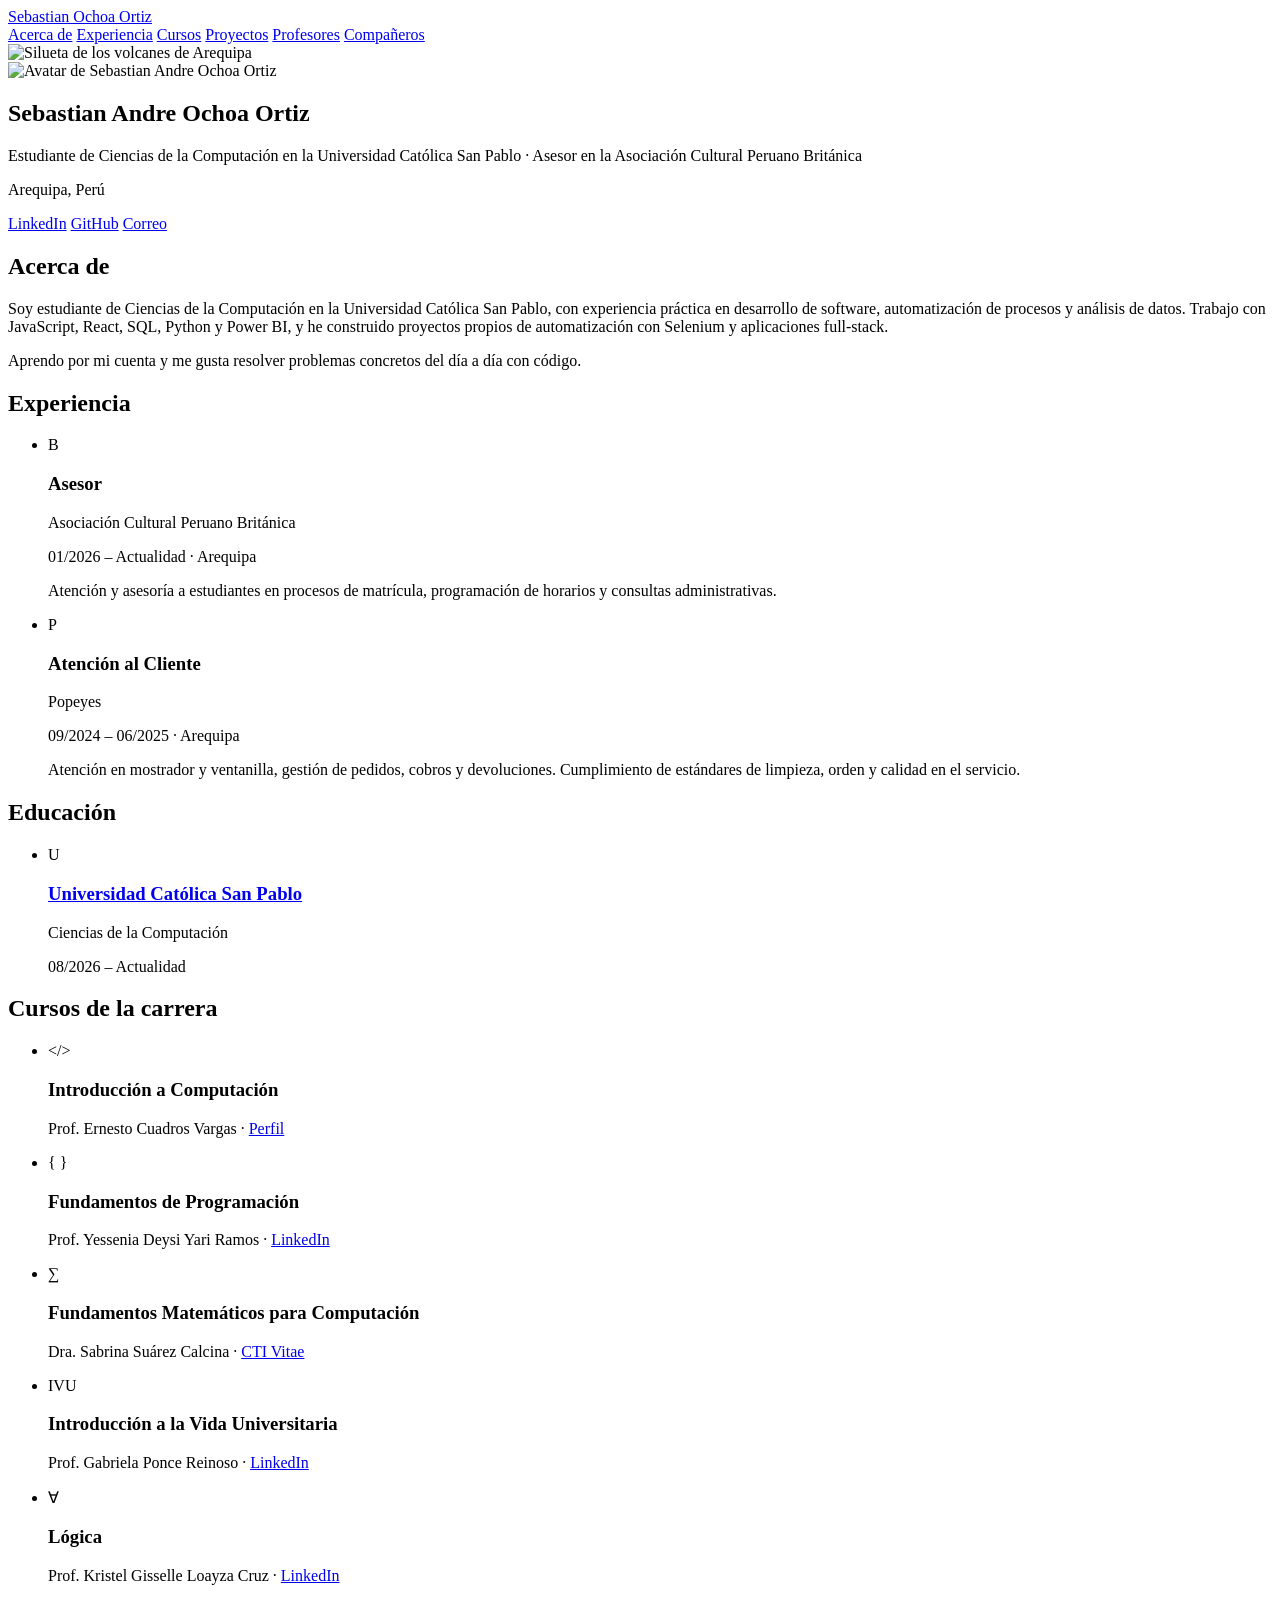
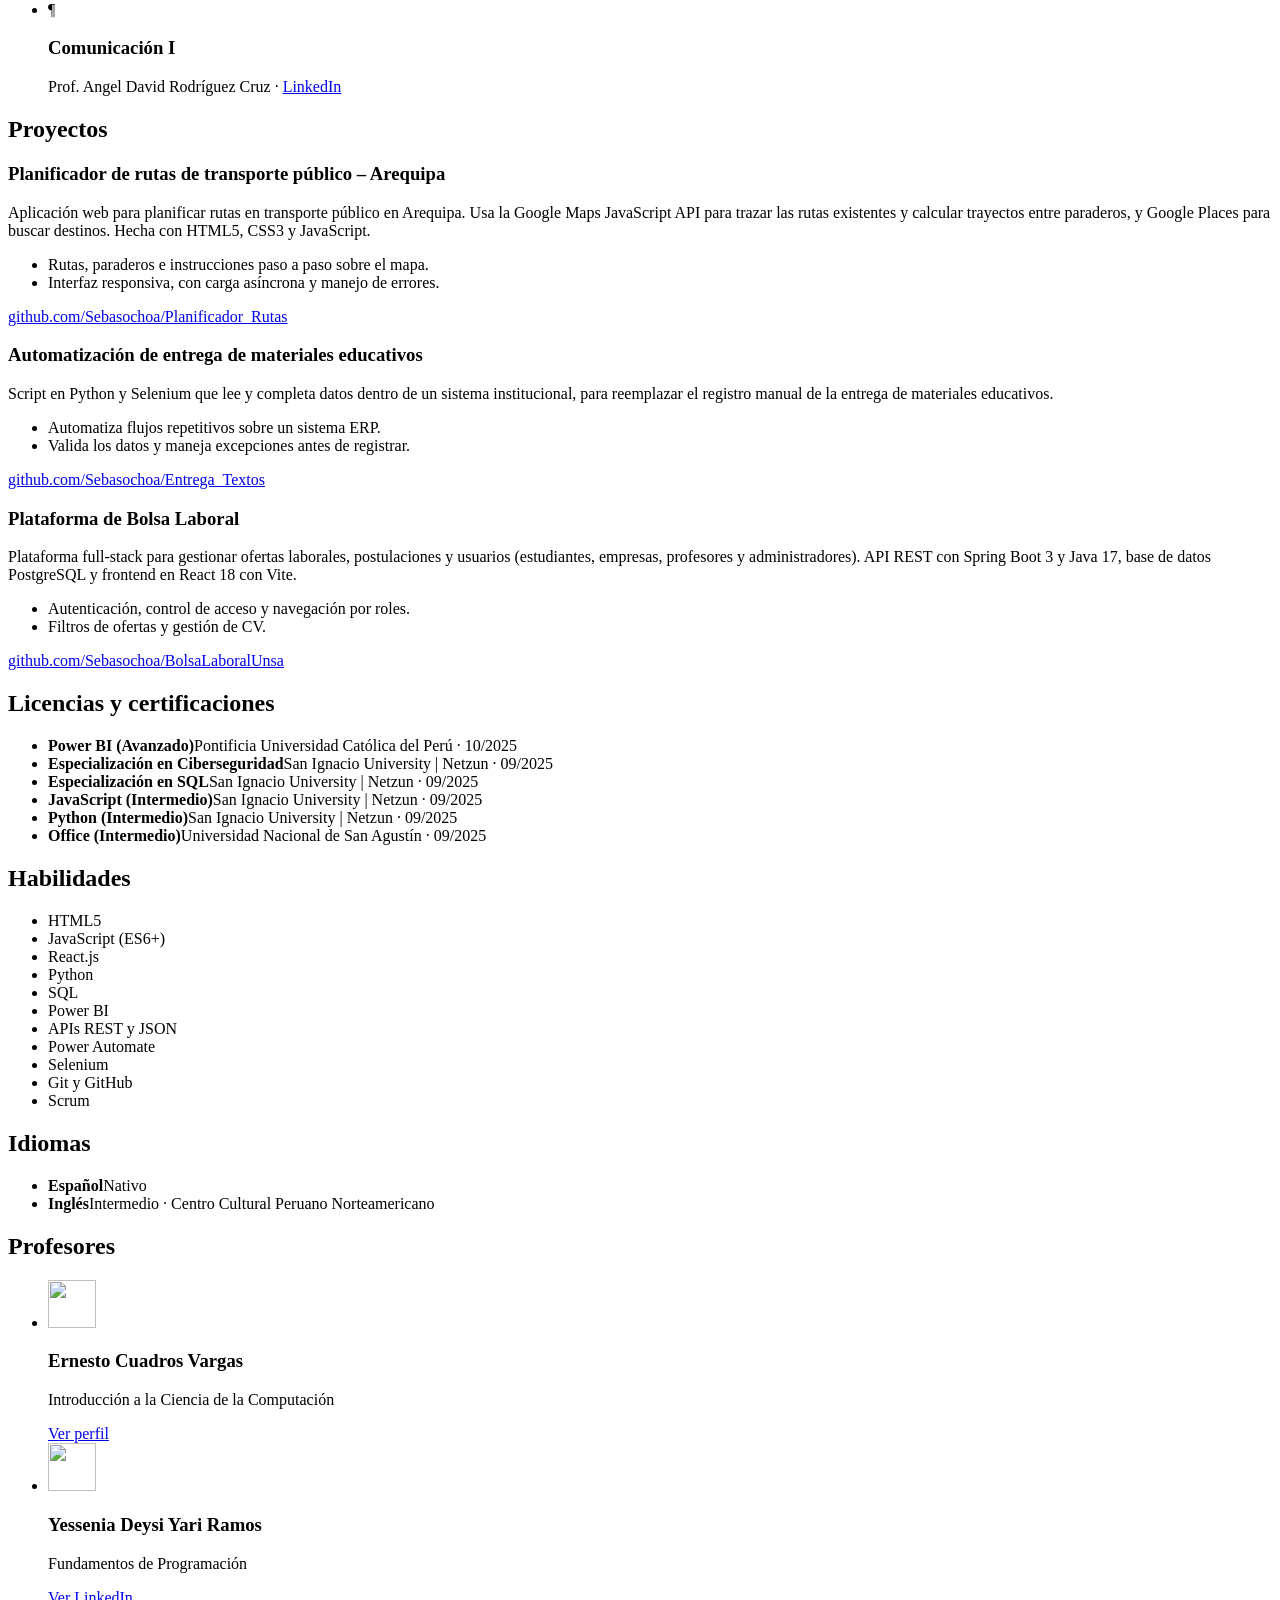
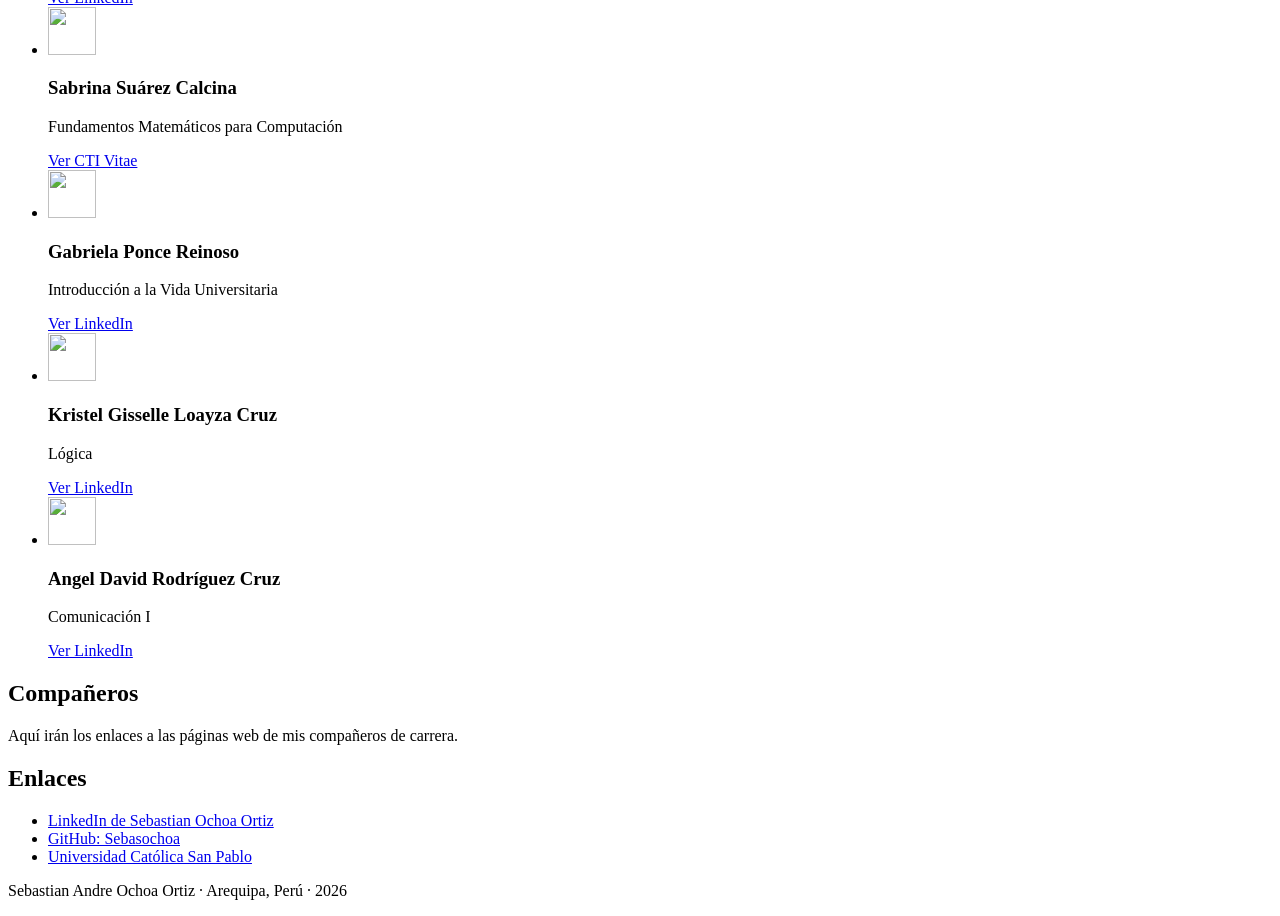
==== index.html @ 718ce6c7 "feat: agregar perfil con CV, cursos y profesores" ====
<!DOCTYPE html>
<html lang="es">
<head>
  <meta charset="UTF-8">
  <meta name="viewport" content="width=device-width, initial-scale=1">
  <meta name="theme-color" content="#000000">
  <title>Sebastian Andre Ochoa Ortiz | Estudiante de Ciencias de la Computación</title>
  <meta name="description" content="Sebastian Andre Ochoa Ortiz, estudiante de Ciencias de la Computación en la Universidad Católica San Pablo (Arequipa, Perú). Currículum, proyectos, cursos y profesores.">
  <meta name="author" content="Sebastian Andre Ochoa Ortiz">
  <link rel="canonical" href="https://sebasochoa.github.io/">

  <meta property="og:type" content="profile">
  <meta property="og:title" content="Sebastian Andre Ochoa Ortiz">
  <meta property="og:description" content="Estudiante de Ciencias de la Computación en la Universidad Católica San Pablo. Currículum, proyectos, cursos y profesores.">
  <meta property="og:url" content="https://sebasochoa.github.io/">
  <meta property="og:locale" content="es_PE">

  <link rel="icon" href="assets/favicon.svg" type="image/svg+xml">
  <link rel="stylesheet" href="css/styles.css">

  <script type="application/ld+json">
  {
    "@context": "https://schema.org",
    "@type": "Person",
    "name": "Sebastian Andre Ochoa Ortiz",
    "alternateName": ["Sebastian Ochoa Ortiz", "Sebastian Ochoa"],
    "url": "https://sebasochoa.github.io/",
    "jobTitle": "Estudiante de Ciencias de la Computación",
    "address": {
      "@type": "PostalAddress",
      "addressLocality": "Arequipa",
      "addressCountry": "PE"
    },
    "alumniOf": {
      "@type": "CollegeOrUniversity",
      "name": "Universidad Católica San Pablo",
      "url": "https://ucsp.edu.pe/"
    },
    "worksFor": {
      "@type": "Organization",
      "name": "Asociación Cultural Peruano Británica"
    },
    "sameAs": [
      "https://www.linkedin.com/in/sebastian-ochoa-ortiz-272197367",
      "https://github.com/Sebasochoa"
    ]
  }
  </script>
</head>
<body>
  <header class="topbar">
    <div class="topbar-inner">
      <a class="brand" href="#inicio">Sebastian Ochoa Ortiz</a>
      <nav aria-label="Secciones">
        <a href="#acerca">Acerca de</a>
        <a href="#experiencia">Experiencia</a>
        <a href="#cursos">Cursos</a>
        <a href="#proyectos">Proyectos</a>
        <a href="#profesores">Profesores</a>
        <a href="#companeros">Compañeros</a>
      </nav>
    </div>
  </header>

  <div class="page" id="inicio">
    <main>
      <section class="card profile">
        <img class="banner" src="assets/banner.svg" alt="Silueta de los volcanes de Arequipa">
        <div class="profile-body">
          <img class="avatar" src="assets/avatar.svg" alt="Avatar de Sebastian Andre Ochoa Ortiz" width="152" height="152">
          <h1>Sebastian Andre Ochoa Ortiz</h1>
          <p class="headline">Estudiante de Ciencias de la Computación en la Universidad Católica San Pablo · Asesor en la Asociación Cultural Peruano Británica</p>
          <p class="meta">Arequipa, Perú</p>
          <div class="actions">
            <a class="btn btn-primary" href="https://www.linkedin.com/in/sebastian-ochoa-ortiz-272197367" target="_blank" rel="noopener">LinkedIn</a>
            <a class="btn" href="https://github.com/Sebasochoa" target="_blank" rel="noopener">GitHub</a>
            <a class="btn" href="mailto:sebasochoaortiz2017@gmail.com">Correo</a>
          </div>
        </div>
      </section>

      <section class="card" id="acerca">
        <h2>Acerca de</h2>
        <p>Soy estudiante de Ciencias de la Computación en la Universidad Católica San Pablo, con experiencia práctica en desarrollo de software, automatización de procesos y análisis de datos. Trabajo con JavaScript, React, SQL, Python y Power BI, y he construido proyectos propios de automatización con Selenium y aplicaciones full-stack.</p>
        <p>Aprendo por mi cuenta y me gusta resolver problemas concretos del día a día con código.</p>
      </section>

      <section class="card" id="experiencia">
        <h2>Experiencia</h2>
        <ul class="timeline">
          <li>
            <span class="logo" aria-hidden="true">B</span>
            <div>
              <h3>Asesor</h3>
              <p class="org">Asociación Cultural Peruano Británica</p>
              <p class="dates">01/2026 – Actualidad · Arequipa</p>
              <p>Atención y asesoría a estudiantes en procesos de matrícula, programación de horarios y consultas administrativas.</p>
            </div>
          </li>
          <li>
            <span class="logo" aria-hidden="true">P</span>
            <div>
              <h3>Atención al Cliente</h3>
              <p class="org">Popeyes</p>
              <p class="dates">09/2024 – 06/2025 · Arequipa</p>
              <p>Atención en mostrador y ventanilla, gestión de pedidos, cobros y devoluciones. Cumplimiento de estándares de limpieza, orden y calidad en el servicio.</p>
            </div>
          </li>
        </ul>
      </section>

      <section class="card" id="educacion">
        <h2>Educación</h2>
        <ul class="timeline">
          <li>
            <span class="logo" aria-hidden="true">U</span>
            <div>
              <h3><a href="https://ucsp.edu.pe/" target="_blank" rel="noopener">Universidad Católica San Pablo</a></h3>
              <p class="org">Ciencias de la Computación</p>
              <p class="dates">08/2026 – Actualidad</p>
            </div>
          </li>
        </ul>
      </section>

      <section class="card" id="cursos">
        <h2>Cursos de la carrera</h2>
        <ul class="timeline courses">
          <li>
            <span class="logo" aria-hidden="true">&lt;/&gt;</span>
            <div>
              <h3>Introducción a Computación</h3>
              <p class="org">Prof. Ernesto Cuadros Vargas · <a href="https://socios.spc.org.pe/ecuadros/" target="_blank" rel="noopener">Perfil</a></p>
            </div>
          </li>
          <li>
            <span class="logo" aria-hidden="true">{ }</span>
            <div>
              <h3>Fundamentos de Programación</h3>
              <p class="org">Prof. Yessenia Deysi Yari Ramos · <a href="https://www.linkedin.com/in/yessenia-yari-b4778139/" target="_blank" rel="noopener">LinkedIn</a></p>
            </div>
          </li>
          <li>
            <span class="logo" aria-hidden="true">∑</span>
            <div>
              <h3>Fundamentos Matemáticos para Computación</h3>
              <p class="org">Dra. Sabrina Suárez Calcina · <a href="https://ctivitae.concytec.gob.pe/appDirectorioCTI/VerDatosInvestigador.do?id_investigador=17414" target="_blank" rel="noopener">CTI Vitae</a></p>
            </div>
          </li>
          <li>
            <span class="logo" aria-hidden="true">IVU</span>
            <div>
              <h3>Introducción a la Vida Universitaria</h3>
              <p class="org">Prof. Gabriela Ponce Reinoso · <a href="https://www.linkedin.com/in/gabriela-ponce-reinoso-885922127?originalSubdomain=pe" target="_blank" rel="noopener">LinkedIn</a></p>
            </div>
          </li>
          <li>
            <span class="logo" aria-hidden="true">∀</span>
            <div>
              <h3>Lógica</h3>
              <p class="org">Prof. Kristel Gisselle Loayza Cruz · <a href="https://www.linkedin.com/in/kristel-gisselle-loayza-cruz-abb3b039b/" target="_blank" rel="noopener">LinkedIn</a></p>
            </div>
          </li>
          <li>
            <span class="logo" aria-hidden="true">¶</span>
            <div>
              <h3>Comunicación I</h3>
              <p class="org">Prof. Angel David Rodríguez Cruz · <a href="https://www.linkedin.com/in/angel-rodriguez-cruz-58b78b85/" target="_blank" rel="noopener">LinkedIn</a></p>
            </div>
          </li>
        </ul>
      </section>

      <section class="card" id="proyectos">
        <h2>Proyectos</h2>
        <article class="project">
          <h3>Planificador de rutas de transporte público – Arequipa</h3>
          <p>Aplicación web para planificar rutas en transporte público en Arequipa. Usa la Google Maps JavaScript API para trazar las rutas existentes y calcular trayectos entre paraderos, y Google Places para buscar destinos. Hecha con HTML5, CSS3 y JavaScript.</p>
          <ul>
            <li>Rutas, paraderos e instrucciones paso a paso sobre el mapa.</li>
            <li>Interfaz responsiva, con carga asíncrona y manejo de errores.</li>
          </ul>
          <a href="https://github.com/Sebasochoa/Planificador_Rutas" target="_blank" rel="noopener">github.com/Sebasochoa/Planificador_Rutas</a>
        </article>
        <article class="project">
          <h3>Automatización de entrega de materiales educativos</h3>
          <p>Script en Python y Selenium que lee y completa datos dentro de un sistema institucional, para reemplazar el registro manual de la entrega de materiales educativos.</p>
          <ul>
            <li>Automatiza flujos repetitivos sobre un sistema ERP.</li>
            <li>Valida los datos y maneja excepciones antes de registrar.</li>
          </ul>
          <a href="https://github.com/Sebasochoa/Entrega_Textos" target="_blank" rel="noopener">github.com/Sebasochoa/Entrega_Textos</a>
        </article>
        <article class="project">
          <h3>Plataforma de Bolsa Laboral</h3>
          <p>Plataforma full-stack para gestionar ofertas laborales, postulaciones y usuarios (estudiantes, empresas, profesores y administradores). API REST con Spring Boot 3 y Java 17, base de datos PostgreSQL y frontend en React 18 con Vite.</p>
          <ul>
            <li>Autenticación, control de acceso y navegación por roles.</li>
            <li>Filtros de ofertas y gestión de CV.</li>
          </ul>
          <a href="https://github.com/Sebasochoa/BolsaLaboralUnsa" target="_blank" rel="noopener">github.com/Sebasochoa/BolsaLaboralUnsa</a>
        </article>
      </section>

      <section class="card" id="certificaciones">
        <h2>Licencias y certificaciones</h2>
        <ul class="plain-list">
          <li><strong>Power BI (Avanzado)</strong><span>Pontificia Universidad Católica del Perú · 10/2025</span></li>
          <li><strong>Especialización en Ciberseguridad</strong><span>San Ignacio University | Netzun · 09/2025</span></li>
          <li><strong>Especialización en SQL</strong><span>San Ignacio University | Netzun · 09/2025</span></li>
          <li><strong>JavaScript (Intermedio)</strong><span>San Ignacio University | Netzun · 09/2025</span></li>
          <li><strong>Python (Intermedio)</strong><span>San Ignacio University | Netzun · 09/2025</span></li>
          <li><strong>Office (Intermedio)</strong><span>Universidad Nacional de San Agustín · 09/2025</span></li>
        </ul>
      </section>

      <section class="card" id="habilidades">
        <h2>Habilidades</h2>
        <ul class="chips">
          <li>HTML5</li>
          <li>JavaScript (ES6+)</li>
          <li>React.js</li>
          <li>Python</li>
          <li>SQL</li>
          <li>Power BI</li>
          <li>APIs REST y JSON</li>
          <li>Power Automate</li>
          <li>Selenium</li>
          <li>Git y GitHub</li>
          <li>Scrum</li>
        </ul>
        <h2 class="subheading">Idiomas</h2>
        <ul class="plain-list">
          <li><strong>Español</strong><span>Nativo</span></li>
          <li><strong>Inglés</strong><span>Intermedio · Centro Cultural Peruano Norteamericano</span></li>
        </ul>
      </section>
    </main>

    <aside>
      <section class="card" id="profesores">
        <h2>Profesores</h2>
        <ul class="people">
          <li>
            <img src="assets/profesores/ernesto-cuadros.svg" alt="" width="48" height="48">
            <div>
              <h3>Ernesto Cuadros Vargas</h3>
              <p>Introducción a la Ciencia de la Computación</p>
              <a class="btn btn-small" href="https://socios.spc.org.pe/ecuadros/" target="_blank" rel="noopener">Ver perfil</a>
            </div>
          </li>
          <li>
            <img src="assets/profesores/yessenia-yari.svg" alt="" width="48" height="48">
            <div>
              <h3>Yessenia Deysi Yari Ramos</h3>
              <p>Fundamentos de Programación</p>
              <a class="btn btn-small" href="https://www.linkedin.com/in/yessenia-yari-b4778139/" target="_blank" rel="noopener">Ver LinkedIn</a>
            </div>
          </li>
          <li>
            <img src="assets/profesores/sabrina-suarez.svg" alt="" width="48" height="48">
            <div>
              <h3>Sabrina Suárez Calcina</h3>
              <p>Fundamentos Matemáticos para Computación</p>
              <a class="btn btn-small" href="https://ctivitae.concytec.gob.pe/appDirectorioCTI/VerDatosInvestigador.do?id_investigador=17414" target="_blank" rel="noopener">Ver CTI Vitae</a>
            </div>
          </li>
          <li>
            <img src="assets/profesores/gabriela-ponce.svg" alt="" width="48" height="48">
            <div>
              <h3>Gabriela Ponce Reinoso</h3>
              <p>Introducción a la Vida Universitaria</p>
              <a class="btn btn-small" href="https://www.linkedin.com/in/gabriela-ponce-reinoso-885922127?originalSubdomain=pe" target="_blank" rel="noopener">Ver LinkedIn</a>
            </div>
          </li>
          <li>
            <img src="assets/profesores/kristel-loayza.svg" alt="" width="48" height="48">
            <div>
              <h3>Kristel Gisselle Loayza Cruz</h3>
              <p>Lógica</p>
              <a class="btn btn-small" href="https://www.linkedin.com/in/kristel-gisselle-loayza-cruz-abb3b039b/" target="_blank" rel="noopener">Ver LinkedIn</a>
            </div>
          </li>
          <li>
            <img src="assets/profesores/angel-rodriguez.svg" alt="" width="48" height="48">
            <div>
              <h3>Angel David Rodríguez Cruz</h3>
              <p>Comunicación I</p>
              <a class="btn btn-small" href="https://www.linkedin.com/in/angel-rodriguez-cruz-58b78b85/" target="_blank" rel="noopener">Ver LinkedIn</a>
            </div>
          </li>
        </ul>
      </section>

      <section class="card" id="companeros">
        <h2>Compañeros</h2>
        <p class="empty">Aquí irán los enlaces a las páginas web de mis compañeros de carrera.</p>
        <ul class="people"></ul>
      </section>

      <section class="card">
        <h2>Enlaces</h2>
        <ul class="links">
          <li><a href="https://www.linkedin.com/in/sebastian-ochoa-ortiz-272197367" target="_blank" rel="noopener">LinkedIn de Sebastian Ochoa Ortiz</a></li>
          <li><a href="https://github.com/Sebasochoa" target="_blank" rel="noopener">GitHub: Sebasochoa</a></li>
          <li><a href="https://ucsp.edu.pe/" target="_blank" rel="noopener">Universidad Católica San Pablo</a></li>
        </ul>
      </section>
    </aside>
  </div>

  <footer class="footer">
    <p>Sebastian Andre Ochoa Ortiz · Arequipa, Perú · 2026</p>
  </footer>
</body>
</html>
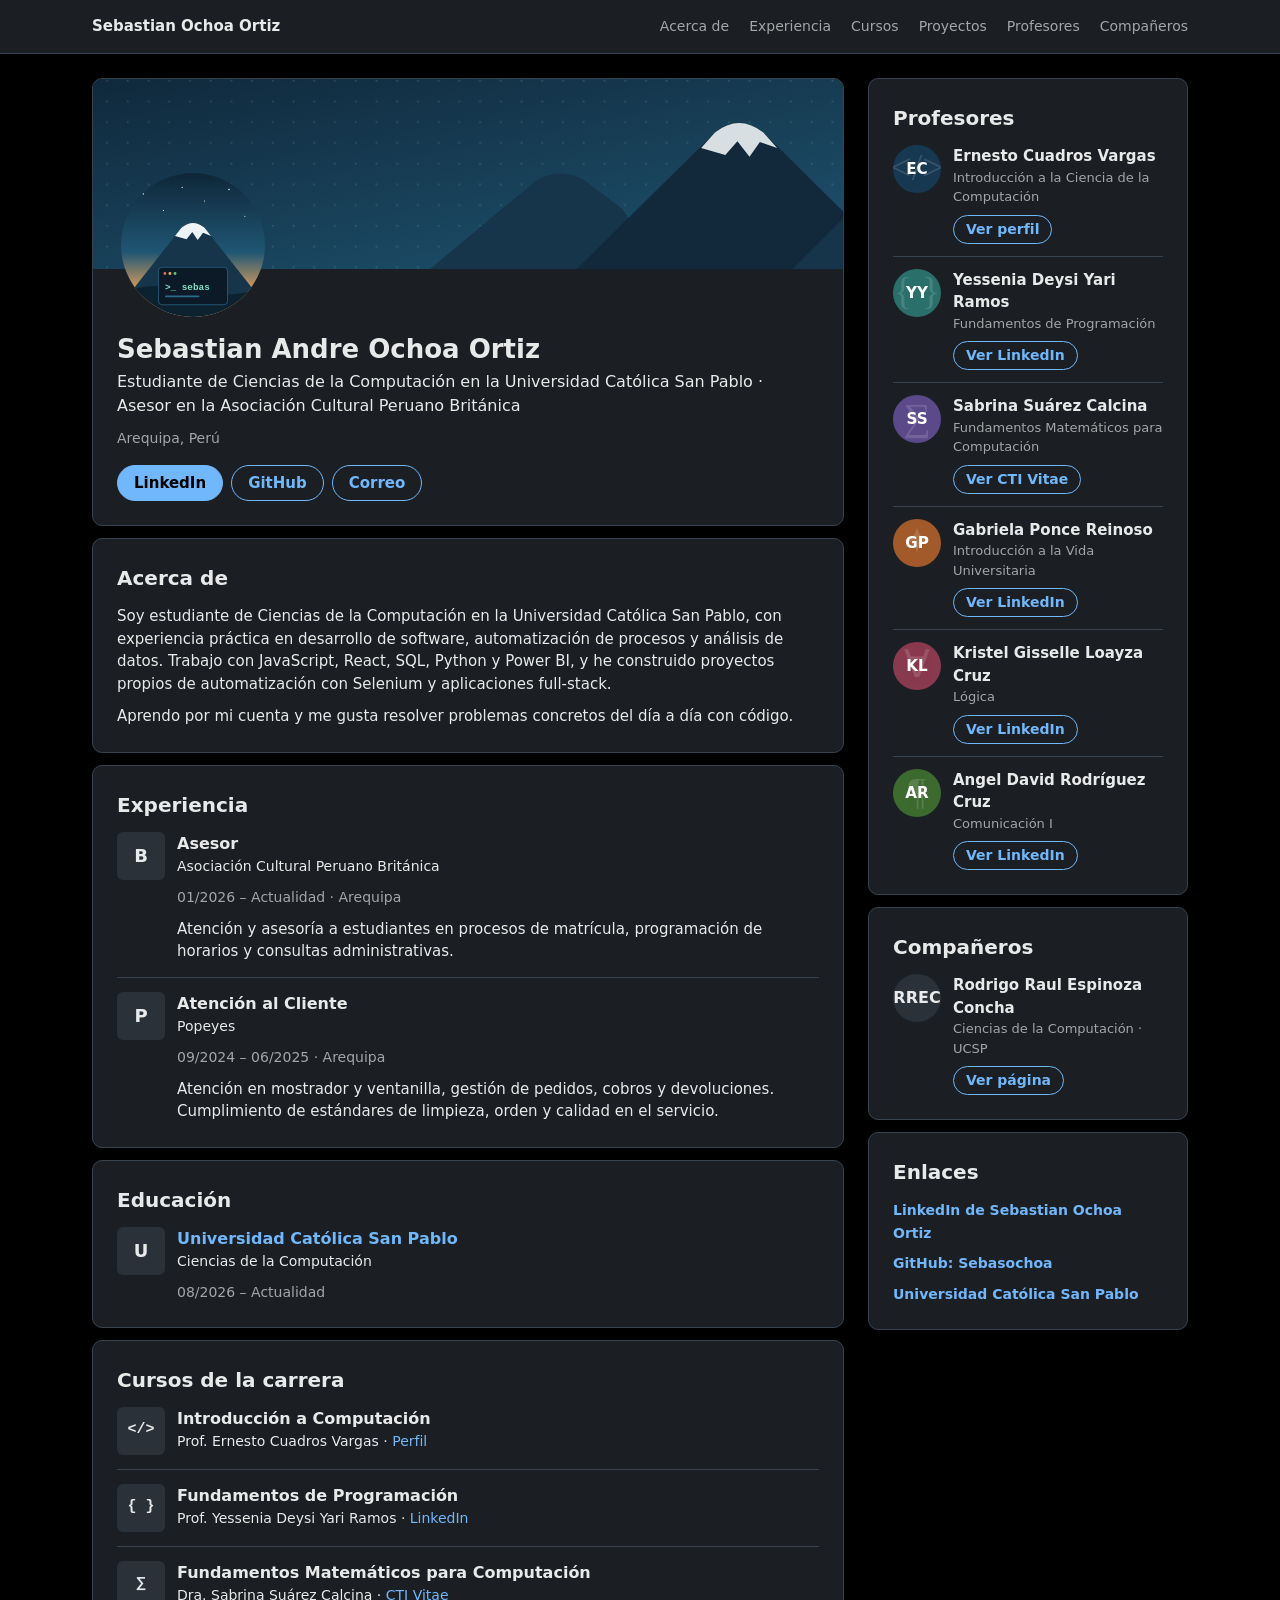
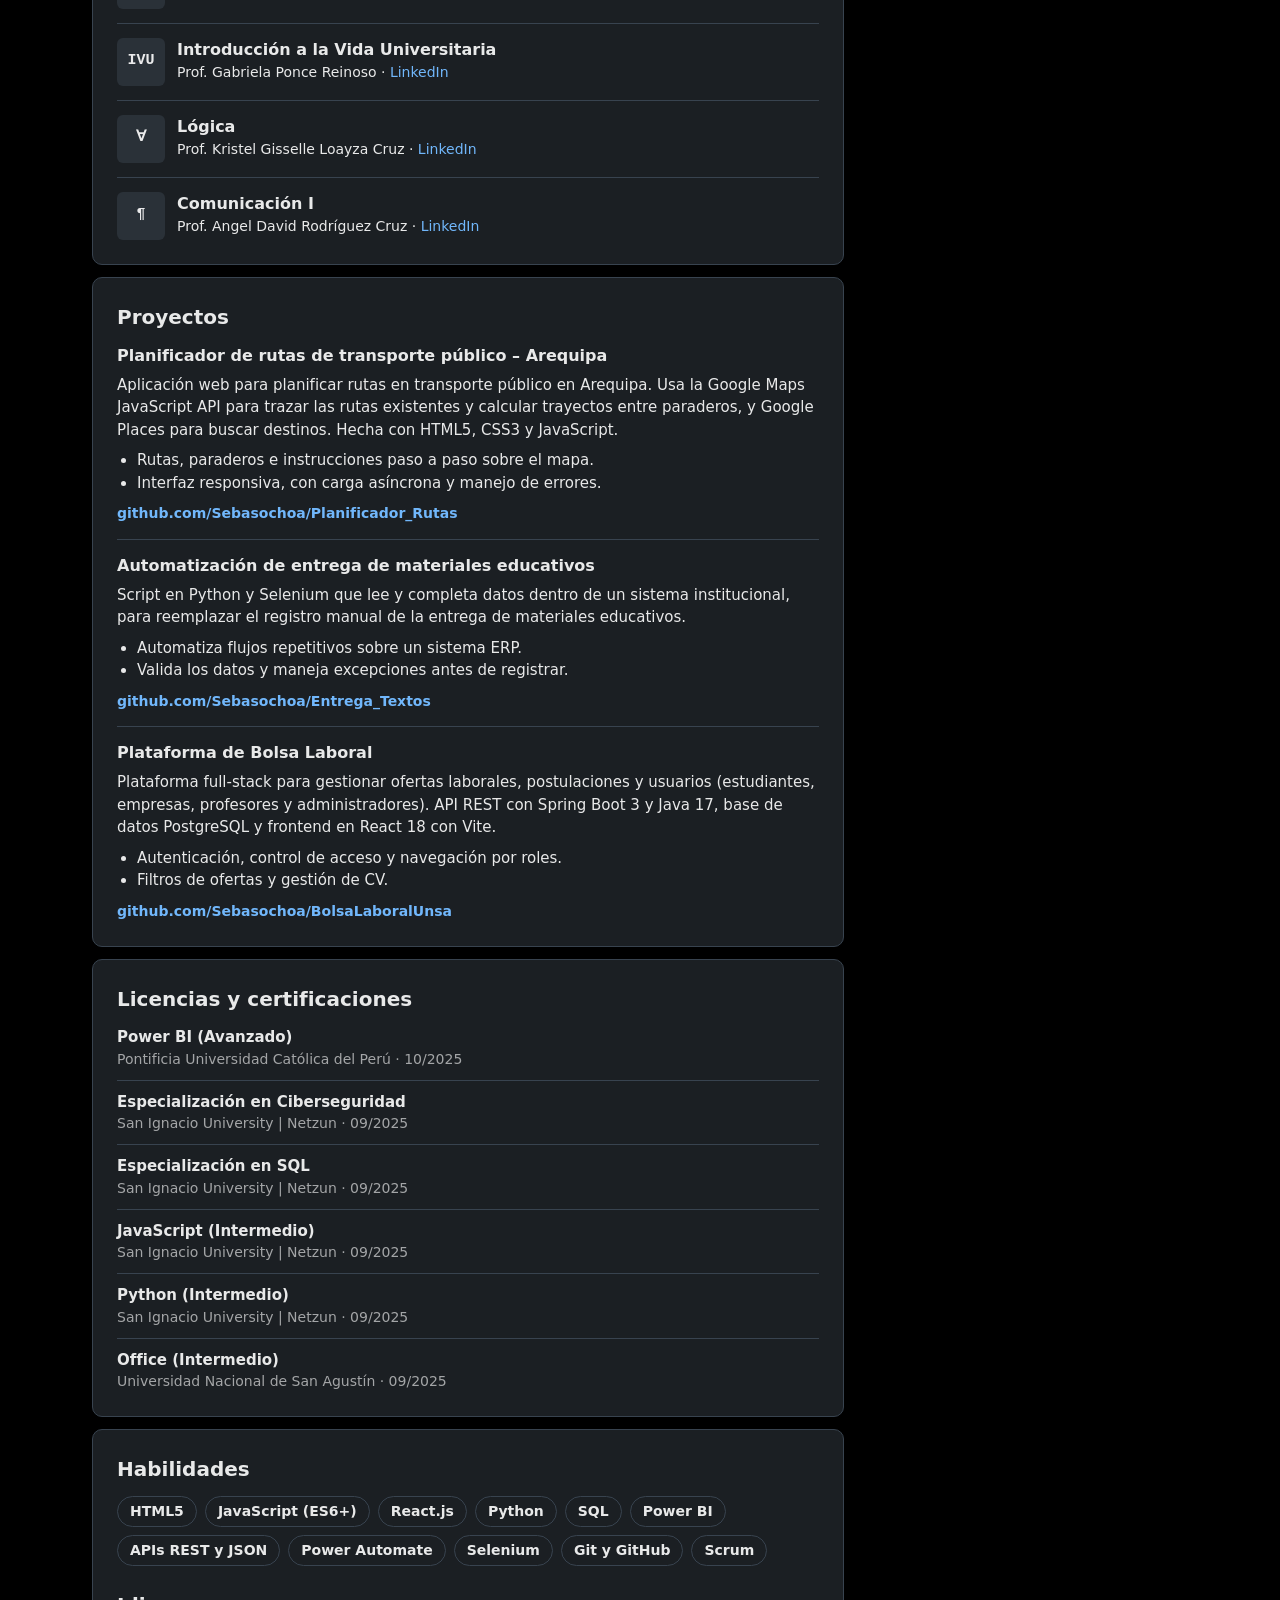
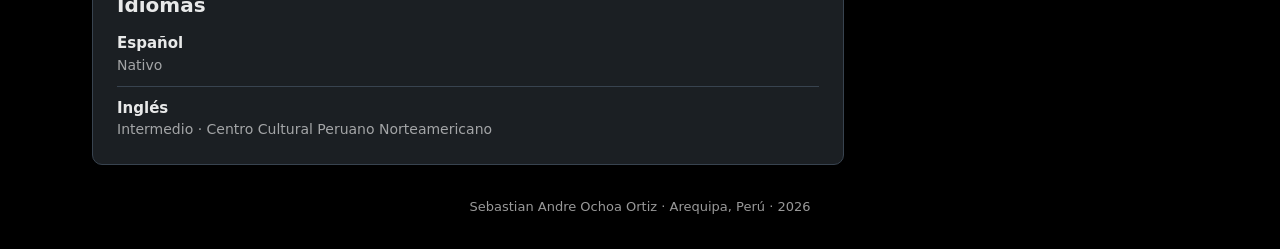
==== commit 6ec467cf: "feat: agregar enlace a la página de Rodrigo Espinoza y modificar estilos para las iniciales" ====
--- a/index.html
+++ b/index.html
@@ -294,8 +294,16 @@
 
       <section class="card" id="companeros">
         <h2>Compañeros</h2>
-        <p class="empty">Aquí irán los enlaces a las páginas web de mis compañeros de carrera.</p>
-        <ul class="people"></ul>
+        <ul class="people">
+          <li>
+            <span class="initials" aria-hidden="true">RREC</span>
+            <div>
+              <h3>Rodrigo Raul Espinoza Concha</h3>
+              <p>Ciencias de la Computación · UCSP</p>
+              <a class="btn btn-small" href="https://rreec-253.github.io/MyPage/" target="_blank" rel="noopener">Ver página</a>
+            </div>
+          </li>
+        </ul>
       </section>
 
       <section class="card">
--- a/css/styles.css
+++ b/css/styles.css
@@ -0,0 +1,432 @@
+:root {
+  --bg: #000000;
+  --card: #1b1f23;
+  --surface: #2a3138;
+  --border: #38434f;
+  --text: rgba(255, 255, 255, 0.9);
+  --muted: rgba(255, 255, 255, 0.6);
+  --accent: #71b7fb;
+  --accent-hover: #a8d4fc;
+  --radius: 10px;
+  color-scheme: dark;
+}
+
+* {
+  box-sizing: border-box;
+}
+
+html {
+  scroll-behavior: smooth;
+  /* Keeps anchored sections from hiding under the sticky top bar. */
+  scroll-padding-top: 72px;
+}
+
+body {
+  margin: 0;
+  background: var(--bg);
+  color: var(--text);
+  font-family: system-ui, -apple-system, "Segoe UI", Roboto, Arial, sans-serif;
+  font-size: 15px;
+  line-height: 1.5;
+}
+
+a {
+  color: var(--accent);
+  text-decoration: none;
+}
+
+a:hover {
+  text-decoration: underline;
+}
+
+h1,
+h2,
+h3,
+p,
+ul {
+  margin: 0;
+}
+
+ul {
+  padding: 0;
+  list-style: none;
+}
+
+.topbar {
+  position: sticky;
+  top: 0;
+  z-index: 10;
+  background: var(--card);
+  border-bottom: 1px solid var(--border);
+}
+
+.topbar-inner {
+  max-width: 1128px;
+  margin: 0 auto;
+  padding: 0 16px;
+  min-height: 52px;
+  display: flex;
+  align-items: center;
+  justify-content: space-between;
+  gap: 16px;
+}
+
+.brand {
+  color: var(--text);
+  font-weight: 700;
+  white-space: nowrap;
+}
+
+.topbar nav {
+  display: flex;
+  gap: 20px;
+  overflow-x: auto;
+}
+
+.topbar nav a {
+  color: var(--muted);
+  font-size: 14px;
+  white-space: nowrap;
+  padding: 16px 0;
+}
+
+.topbar nav a:hover {
+  color: var(--text);
+  text-decoration: none;
+}
+
+.page {
+  max-width: 1128px;
+  margin: 24px auto;
+  padding: 0 16px;
+  display: grid;
+  grid-template-columns: minmax(0, 1fr) 320px;
+  gap: 24px;
+  align-items: start;
+}
+
+main,
+aside {
+  display: grid;
+  gap: 12px;
+}
+
+.card {
+  background: var(--card);
+  border: 1px solid var(--border);
+  border-radius: var(--radius);
+  padding: 24px;
+}
+
+.card h2 {
+  font-size: 20px;
+  margin-bottom: 12px;
+}
+
+.card h3 {
+  font-size: 16px;
+}
+
+.card p + p {
+  margin-top: 10px;
+}
+
+.profile {
+  padding: 0;
+  overflow: hidden;
+}
+
+.banner {
+  display: block;
+  width: 100%;
+  height: 190px;
+  object-fit: cover;
+}
+
+.profile-body {
+  padding: 0 24px 24px;
+}
+
+.avatar {
+  display: block;
+  width: 152px;
+  height: 152px;
+  margin-top: -100px;
+  border-radius: 50%;
+  border: 4px solid var(--card);
+  background: var(--card);
+}
+
+.profile h1 {
+  margin-top: 12px;
+  font-size: 26px;
+  line-height: 1.25;
+}
+
+.headline {
+  margin-top: 4px;
+  font-size: 16px;
+}
+
+.meta {
+  margin-top: 6px;
+  color: var(--muted);
+  font-size: 14px;
+}
+
+.actions {
+  margin-top: 16px;
+  display: flex;
+  flex-wrap: wrap;
+  gap: 8px;
+}
+
+.btn {
+  display: inline-block;
+  padding: 6px 16px;
+  border: 1px solid var(--accent);
+  border-radius: 999px;
+  color: var(--accent);
+  font-weight: 600;
+  font-size: 15px;
+}
+
+.btn:hover {
+  background: rgba(113, 183, 251, 0.12);
+  text-decoration: none;
+}
+
+.btn-primary {
+  background: var(--accent);
+  color: #000000;
+}
+
+.btn-primary:hover {
+  background: var(--accent-hover);
+  border-color: var(--accent-hover);
+}
+
+.btn-small {
+  margin-top: 8px;
+  padding: 3px 12px;
+  font-size: 14px;
+}
+
+.timeline li {
+  display: flex;
+  gap: 12px;
+  padding: 14px 0;
+  border-bottom: 1px solid var(--border);
+}
+
+.timeline li:first-child {
+  padding-top: 0;
+}
+
+.timeline li:last-child {
+  padding-bottom: 0;
+  border-bottom: 0;
+}
+
+.logo {
+  flex: 0 0 48px;
+  height: 48px;
+  display: grid;
+  place-items: center;
+  background: var(--surface);
+  color: var(--text);
+  border-radius: 6px;
+  font-weight: 700;
+  font-size: 18px;
+}
+
+.courses .logo {
+  font-family: Consolas, "Courier New", monospace;
+  font-size: 15px;
+}
+
+.org {
+  font-size: 14px;
+}
+
+.dates {
+  color: var(--muted);
+  font-size: 14px;
+}
+
+.dates + p {
+  margin-top: 8px;
+}
+
+.project {
+  padding: 14px 0;
+  border-bottom: 1px solid var(--border);
+}
+
+.project:first-of-type {
+  padding-top: 0;
+}
+
+.project:last-of-type {
+  padding-bottom: 0;
+  border-bottom: 0;
+}
+
+.project p {
+  margin-top: 6px;
+}
+
+.project ul {
+  margin: 8px 0;
+  padding-left: 20px;
+  list-style: disc;
+}
+
+.project a {
+  font-size: 14px;
+  font-weight: 600;
+  overflow-wrap: anywhere;
+}
+
+.plain-list li {
+  padding: 10px 0;
+  border-bottom: 1px solid var(--border);
+}
+
+.plain-list li:first-child {
+  padding-top: 0;
+}
+
+.plain-list li:last-child {
+  padding-bottom: 0;
+  border-bottom: 0;
+}
+
+.plain-list span {
+  display: block;
+  color: var(--muted);
+  font-size: 14px;
+}
+
+.chips {
+  display: flex;
+  flex-wrap: wrap;
+  gap: 8px;
+}
+
+.chips li {
+  padding: 4px 12px;
+  border: 1px solid var(--border);
+  border-radius: 999px;
+  font-size: 14px;
+  font-weight: 600;
+}
+
+.card .subheading {
+  margin-top: 24px;
+}
+
+.people li {
+  display: flex;
+  gap: 12px;
+  padding: 12px 0;
+  border-bottom: 1px solid var(--border);
+}
+
+.people li:first-child {
+  padding-top: 0;
+}
+
+.people li:last-child {
+  padding-bottom: 0;
+  border-bottom: 0;
+}
+
+.people img {
+  flex: 0 0 48px;
+  width: 48px;
+  height: 48px;
+  border-radius: 50%;
+}
+
+.people .initials {
+  flex: 0 0 48px;
+  width: 48px;
+  height: 48px;
+  display: grid;
+  place-items: center;
+  border-radius: 50%;
+  background: var(--surface);
+  color: var(--text);
+  font-weight: 700;
+  font-size: 16px;
+}
+
+.people h3 {
+  font-size: 15px;
+}
+
+.people p {
+  color: var(--muted);
+  font-size: 13px;
+}
+
+.empty {
+  color: var(--muted);
+  font-size: 14px;
+}
+
+.links li + li {
+  margin-top: 8px;
+}
+
+.links a {
+  font-weight: 600;
+  font-size: 14px;
+}
+
+.footer {
+  padding: 8px 16px 32px;
+  text-align: center;
+  color: var(--muted);
+  font-size: 13px;
+}
+
+@media (max-width: 900px) {
+  .page {
+    grid-template-columns: minmax(0, 1fr);
+  }
+}
+
+@media (max-width: 600px) {
+  .page {
+    margin: 12px auto;
+    padding: 0 8px;
+  }
+
+  .card {
+    padding: 16px;
+  }
+
+  .profile {
+    padding: 0;
+  }
+
+  .profile-body {
+    padding: 0 16px 16px;
+  }
+
+  .banner {
+    height: 120px;
+  }
+
+  .avatar {
+    width: 112px;
+    height: 112px;
+    margin-top: -64px;
+  }
+
+  .brand {
+    display: none;
+  }
+}
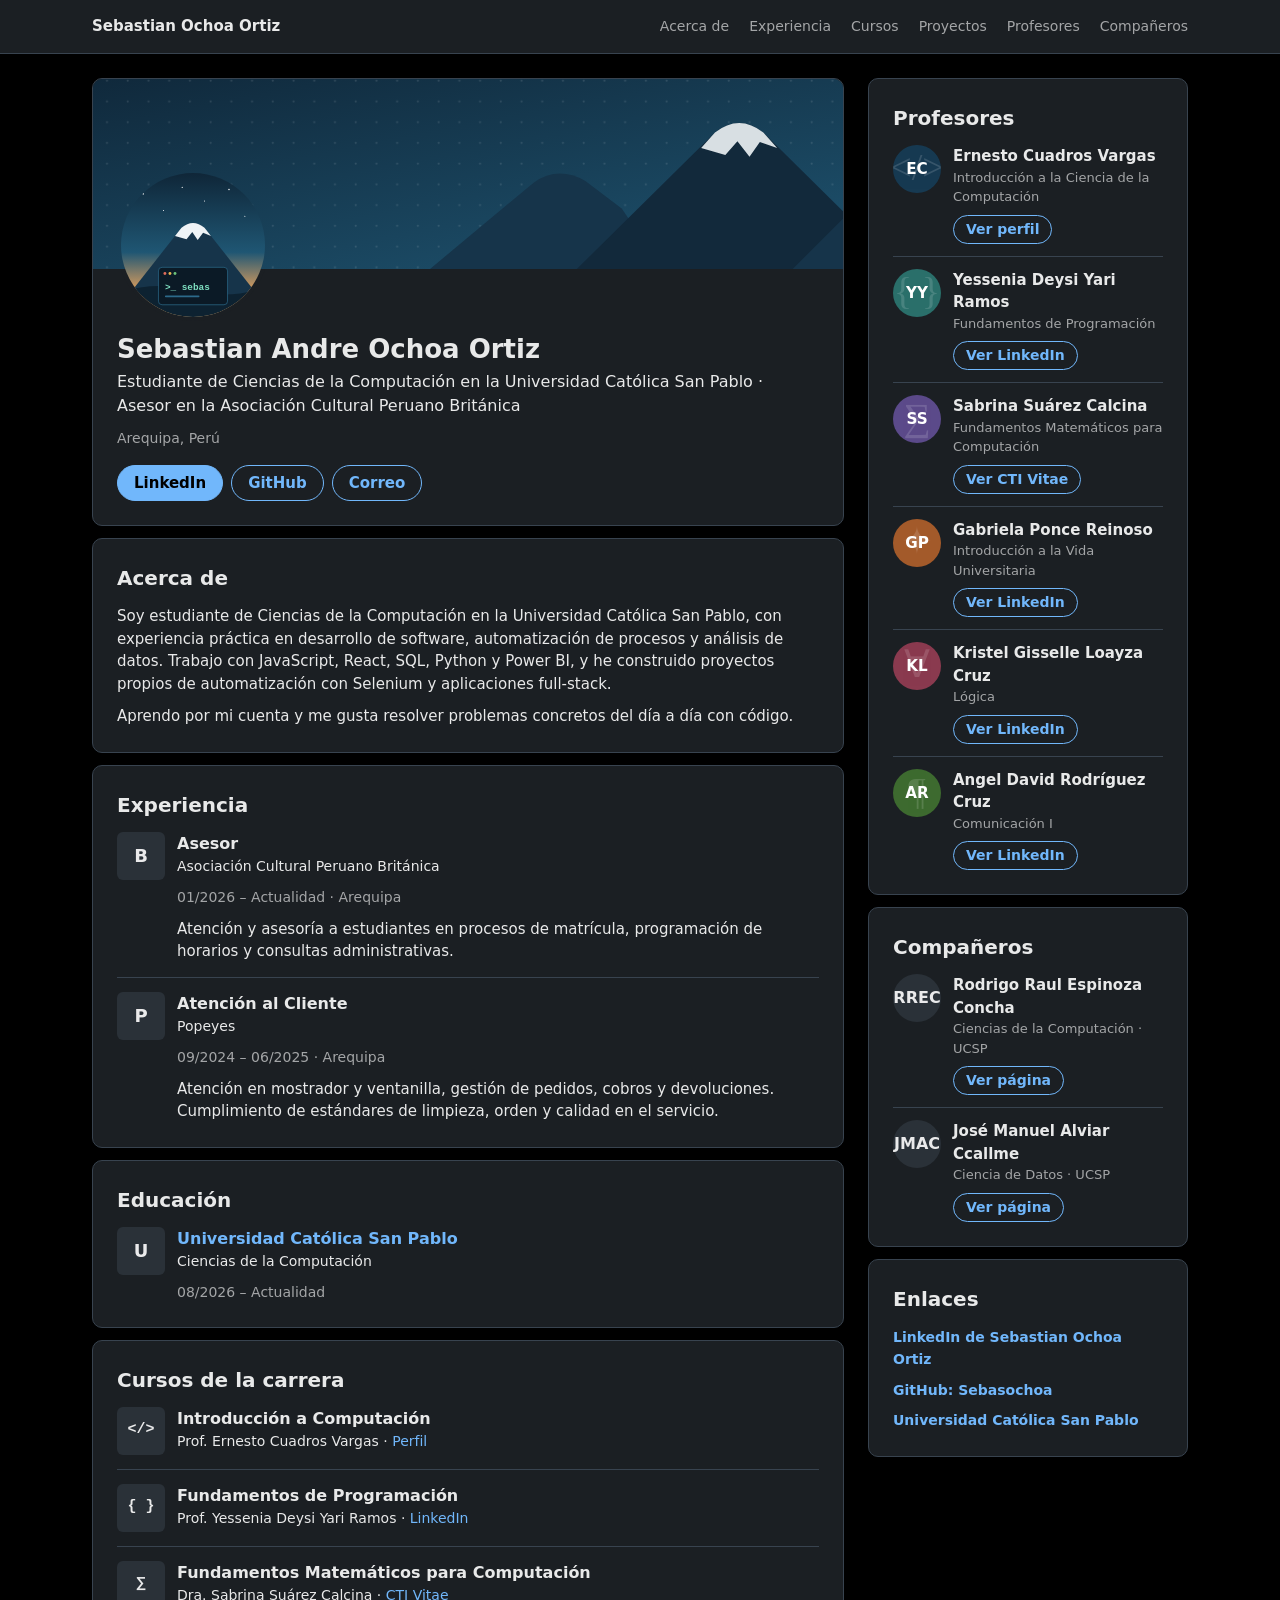
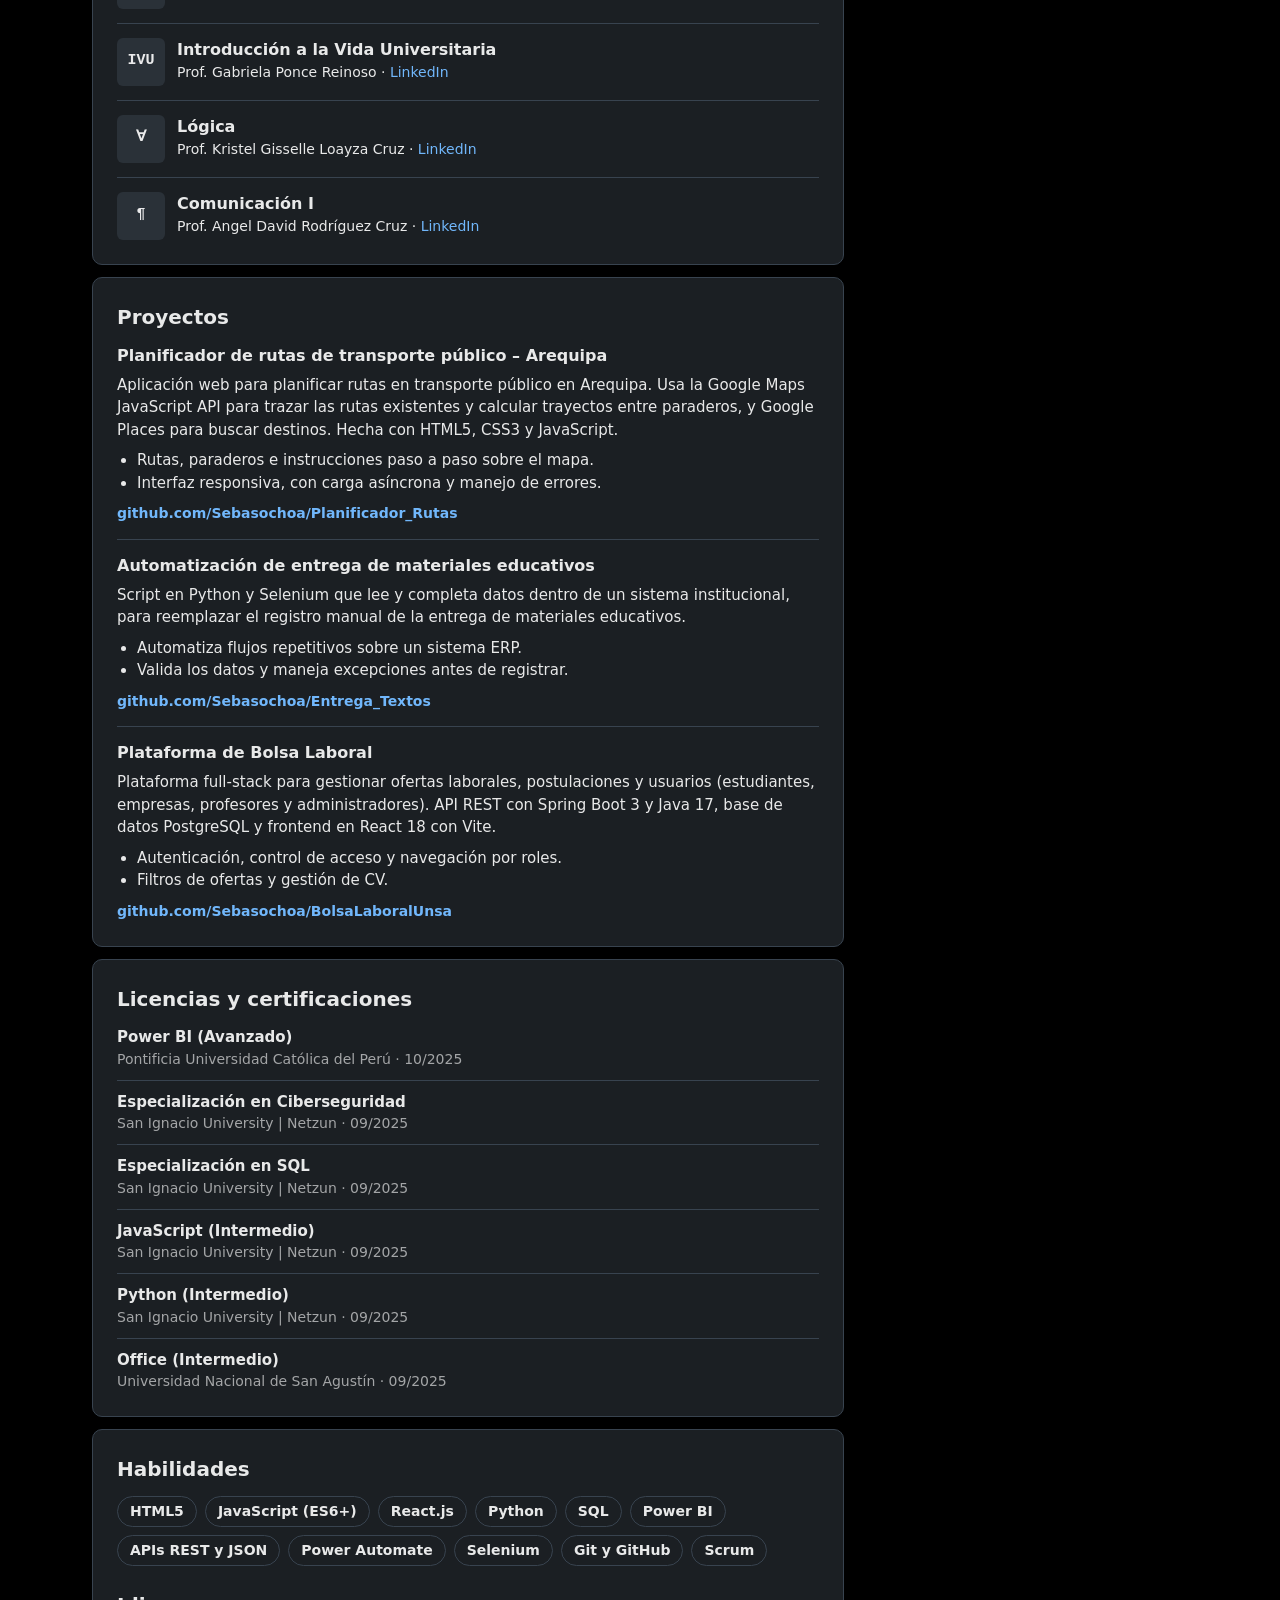
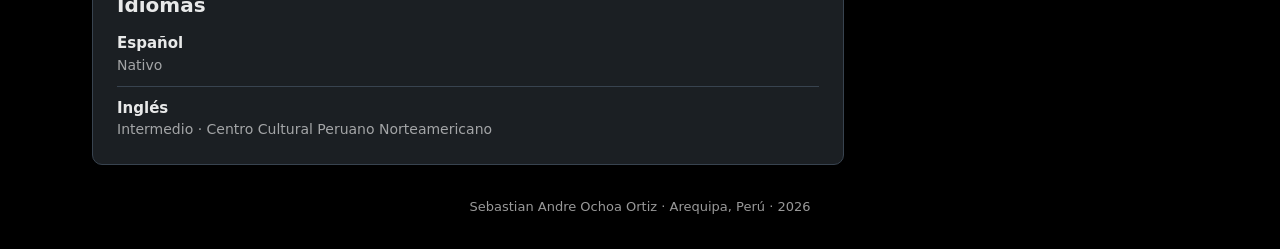
==== commit 311623fe: "feat: agregar enlace a la página de José Alviar" ====
--- a/index.html
+++ b/index.html
@@ -303,6 +303,14 @@
               <a class="btn btn-small" href="https://rreec-253.github.io/MyPage/" target="_blank" rel="noopener">Ver página</a>
             </div>
           </li>
+          <li>
+            <span class="initials" aria-hidden="true">JMAC</span>
+            <div>
+              <h3>José Manuel Alviar Ccallme</h3>
+              <p>Ciencia de Datos · UCSP</p>
+              <a class="btn btn-small" href="https://josealviar-acc.github.io/" target="_blank" rel="noopener">Ver página</a>
+            </div>
+          </li>
         </ul>
       </section>
 
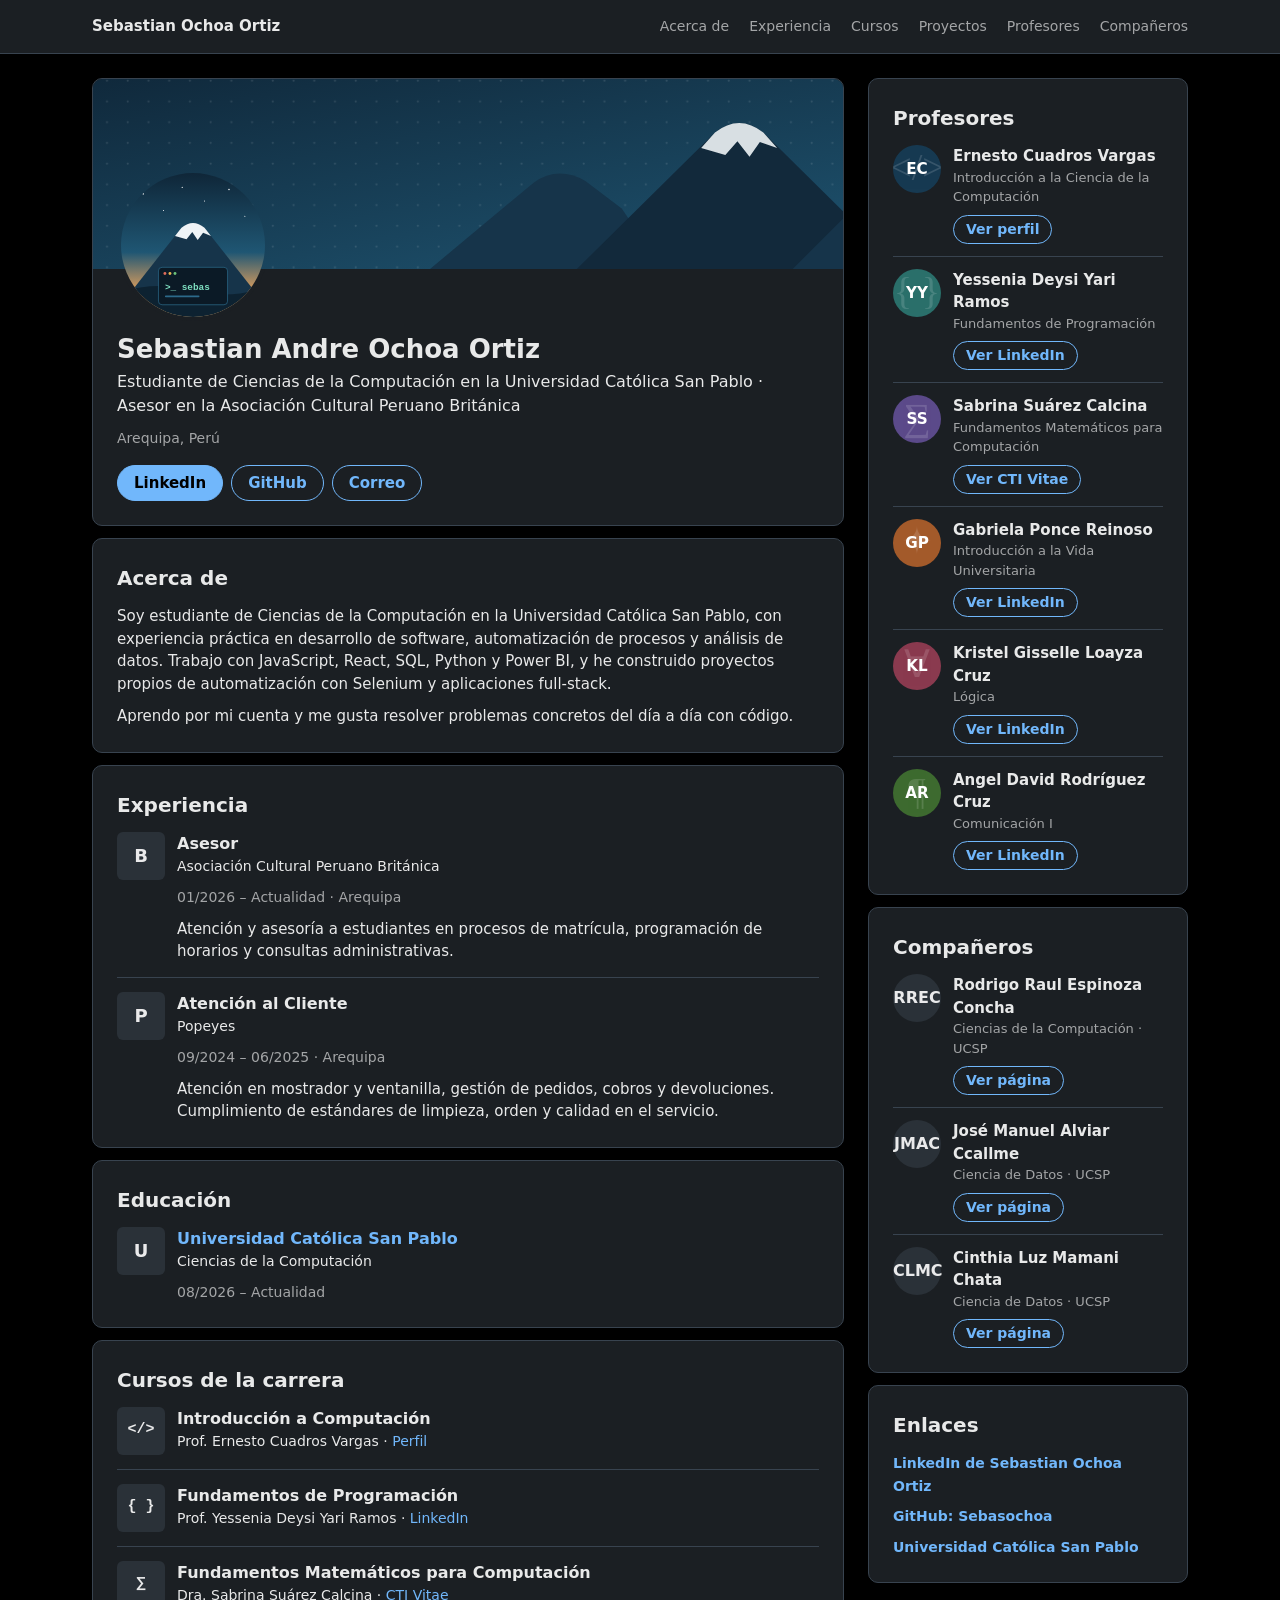
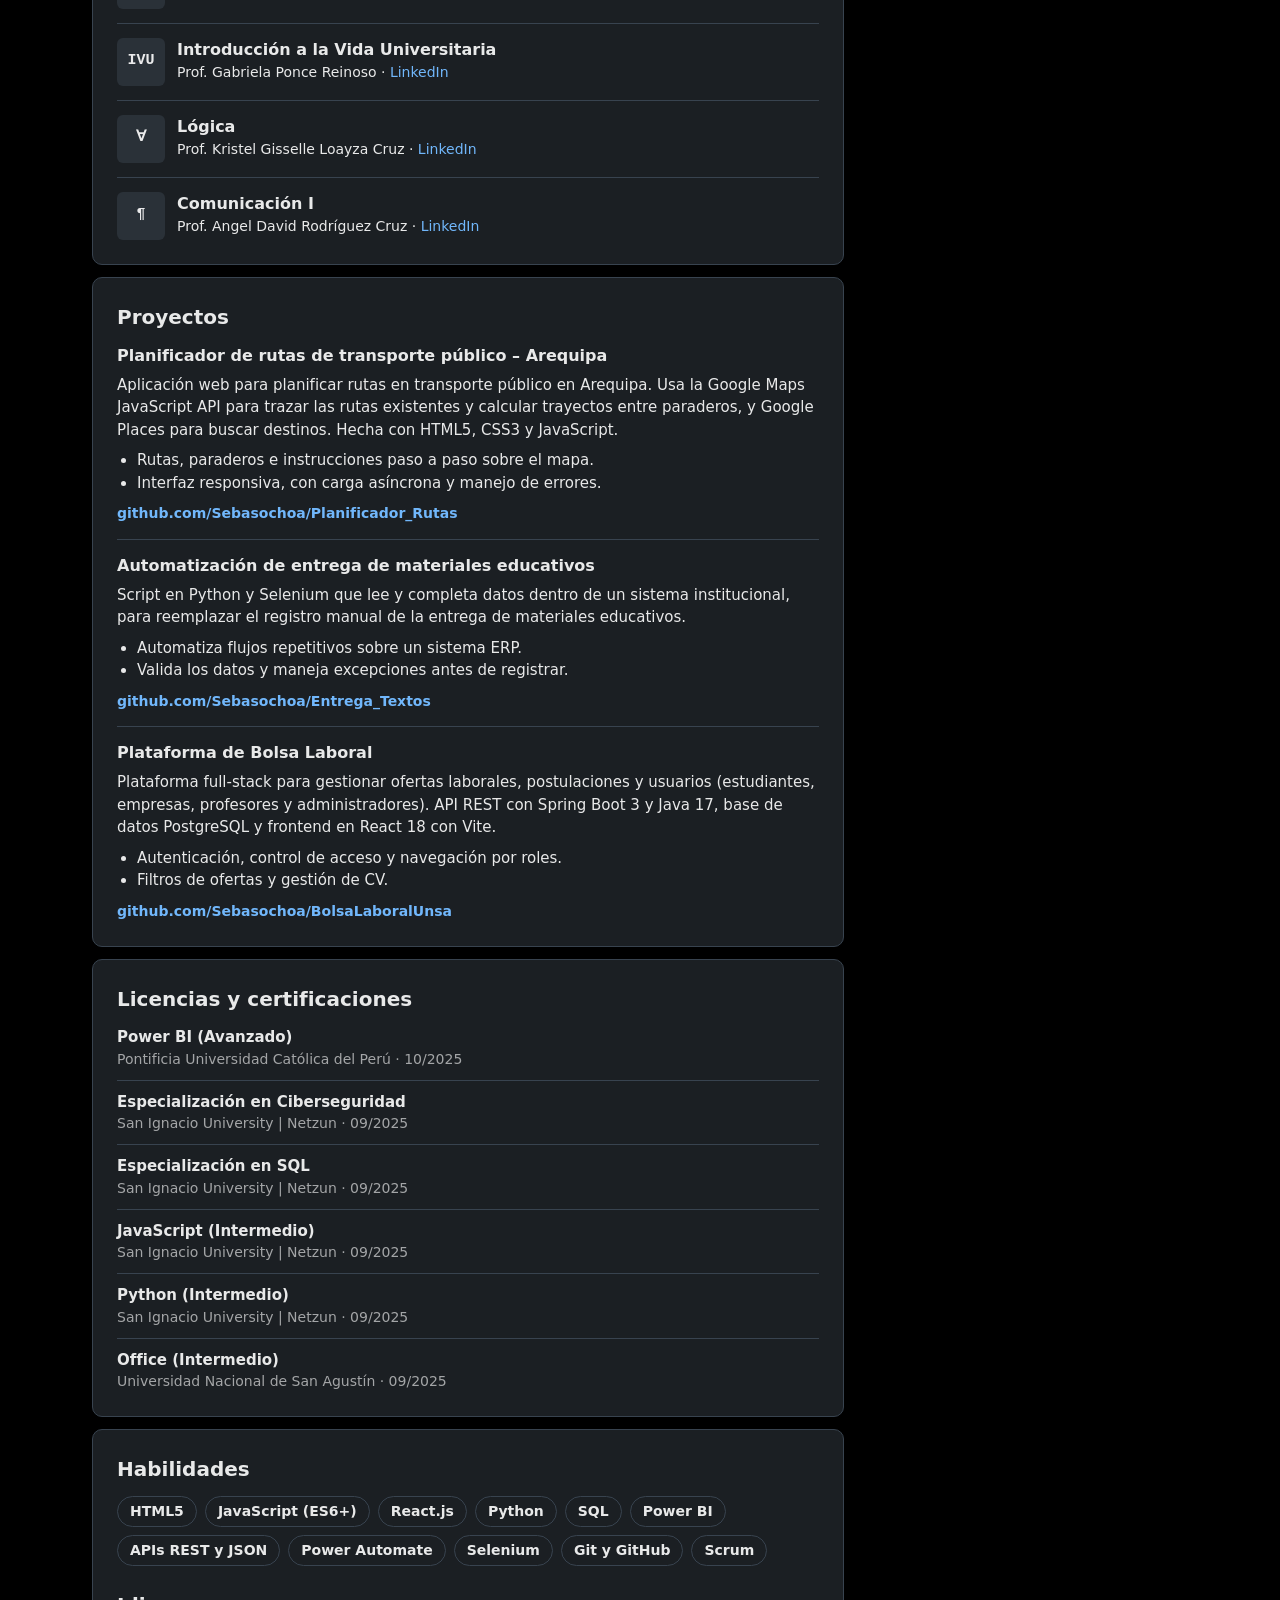
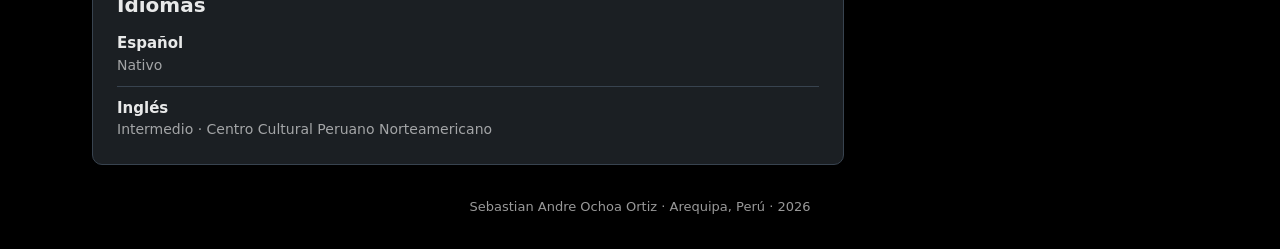
==== commit e067b979: "feat: agregar enlace a la página de Cinthia Mamani" ====
--- a/index.html
+++ b/index.html
@@ -311,6 +311,14 @@
               <a class="btn btn-small" href="https://josealviar-acc.github.io/" target="_blank" rel="noopener">Ver página</a>
             </div>
           </li>
+          <li>
+            <span class="initials" aria-hidden="true">CLMC</span>
+            <div>
+              <h3>Cinthia Luz Mamani Chata</h3>
+              <p>Ciencia de Datos · UCSP</p>
+              <a class="btn btn-small" href="https://cinthia-tech609.github.io/" target="_blank" rel="noopener">Ver página</a>
+            </div>
+          </li>
         </ul>
       </section>
 
